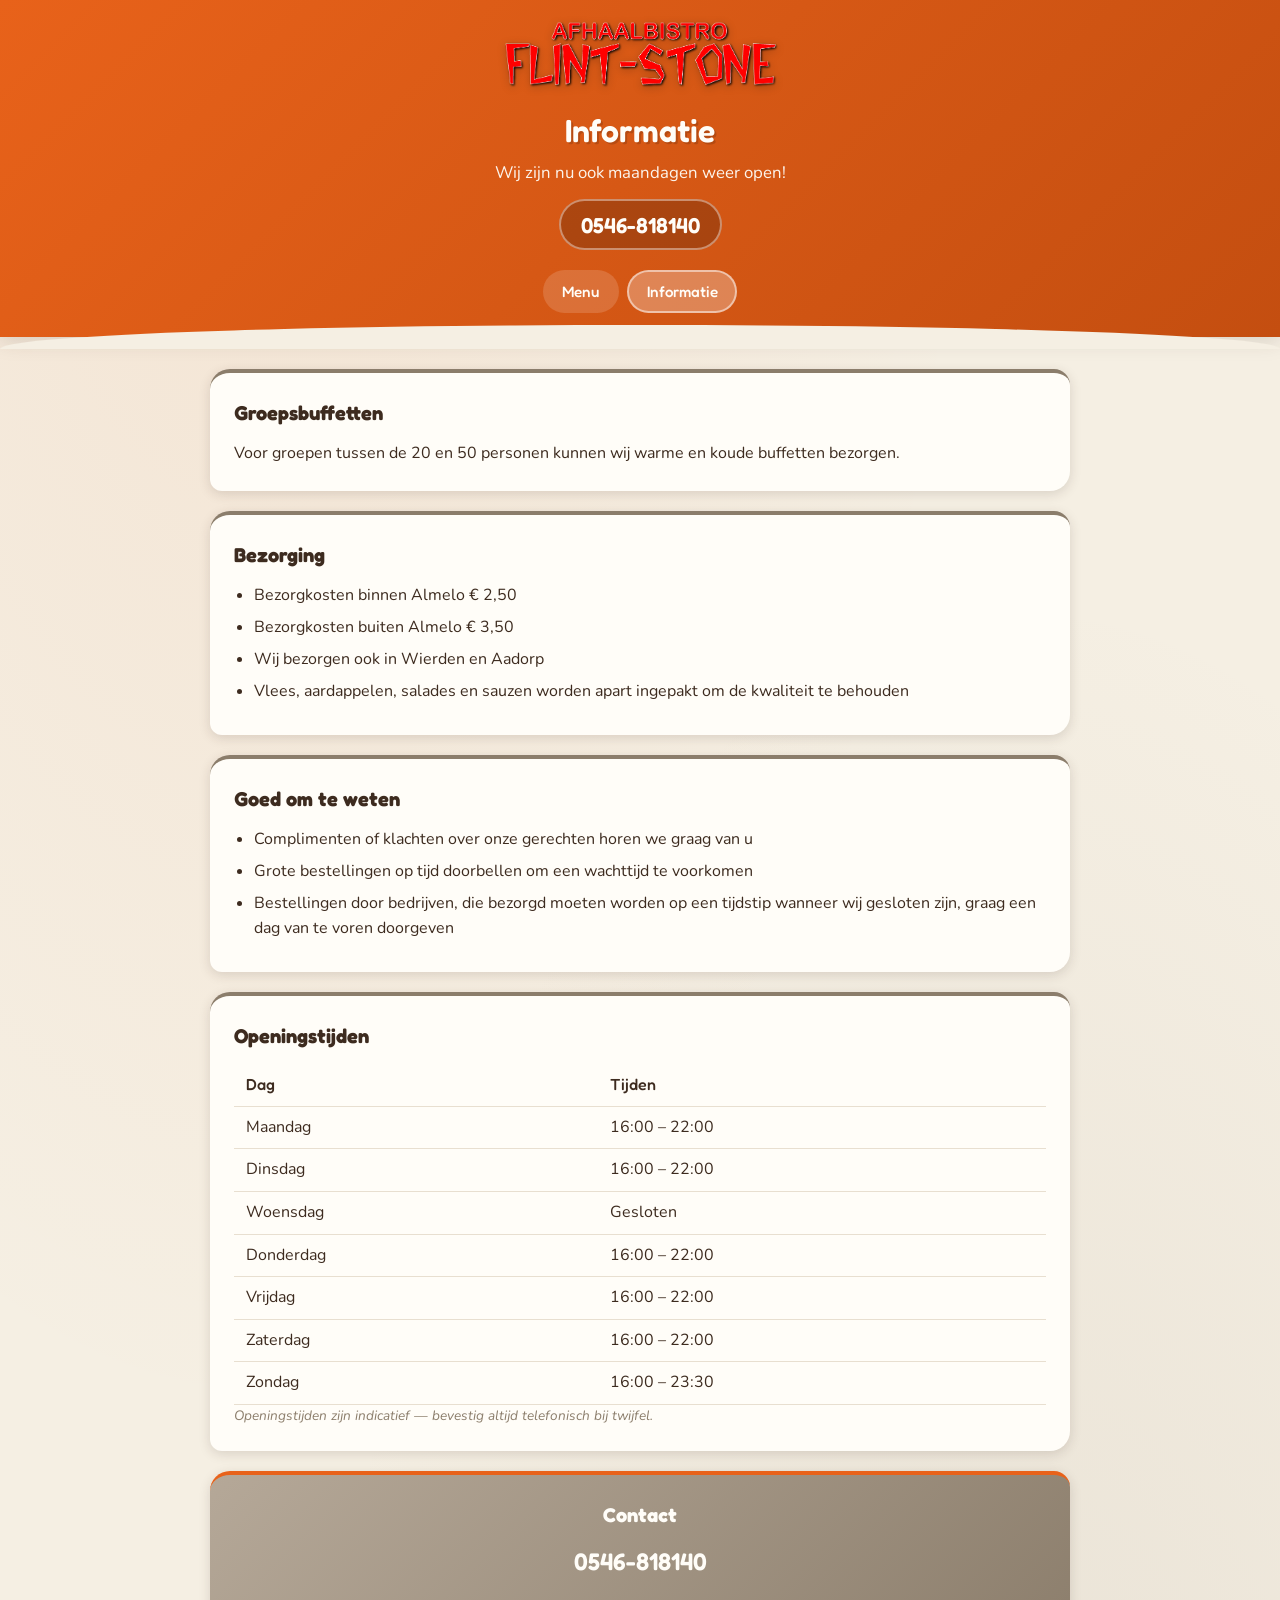
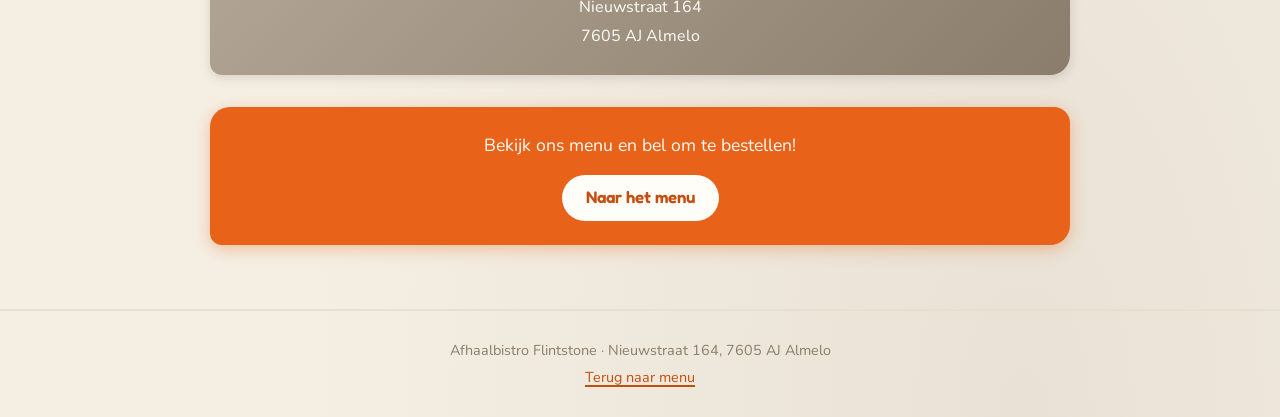
==== informatie/index.html @ f2b1dc6a "Add static Flintstones-inspired website for Afhaalbistro Flintstone. Simple HTML menu and info pages" ====
<!DOCTYPE html>
<html lang="nl">
<head>
  <meta charset="UTF-8">
  <meta name="viewport" content="width=device-width, initial-scale=1">
  <title>Wij zijn nu ook maandagen weer open! – Afhaalbistro Flintstone</title>
  <meta name="description" content="Informatie over Afhaalbistro Flintstone: bezorging in Almelo, Wierden en Aadorp, groepsbuffetten en openingstijden. Bel 0546-818140.">
  <link rel="canonical" href="https://www.flint-stone.nl/informatie/">
  <meta property="og:type" content="website">
  <meta property="og:url" content="https://www.flint-stone.nl/informatie/">
  <meta property="og:title" content="Informatie – Afhaalbistro Flintstone">
  <meta property="og:description" content="Bezorging, groepsbuffetten en praktische info over Afhaalbistro Flintstone in Almelo. Bel 0546-818140.">
  <meta property="og:image" content="https://www.flint-stone.nl/assets/logo.png">
  <meta property="og:locale" content="nl_NL">
  <meta name="twitter:card" content="summary">
  <meta name="twitter:title" content="Informatie – Afhaalbistro Flintstone">
  <meta name="twitter:description" content="Bezorging, groepsbuffetten en praktische info. Bel 0546-818140.">
  <meta name="twitter:image" content="https://www.flint-stone.nl/assets/logo.png">
  <link rel="icon" href="/assets/logo.png" type="image/png">
  <link rel="preconnect" href="https://fonts.googleapis.com">
  <link rel="preconnect" href="https://fonts.gstatic.com" crossorigin>
  <link href="https://fonts.googleapis.com/css2?family=Fredoka:wght@400;500;600&family=Nunito:wght@400;600;700&display=swap" rel="stylesheet">
  <link rel="stylesheet" href="/css/style.css">
  <script type="application/ld+json">
  {
    "@context": "https://schema.org",
    "@type": "Restaurant",
    "name": "Afhaalbistro Flintstone",
    "image": "https://www.flint-stone.nl/assets/logo.png",
    "url": "https://www.flint-stone.nl/",
    "telephone": "+31546818140",
    "servesCuisine": ["Grill", "Nederlands", "Afhaal"],
    "priceRange": "€€",
    "address": {
      "@type": "PostalAddress",
      "streetAddress": "Nieuwstraat 164",
      "addressLocality": "Almelo",
      "postalCode": "7605 AJ",
      "addressCountry": "NL"
    },
    "openingHoursSpecification": [
      {
        "@type": "OpeningHoursSpecification",
        "dayOfWeek": ["Monday", "Tuesday", "Thursday", "Friday", "Saturday"],
        "opens": "16:00",
        "closes": "22:00"
      },
      {
        "@type": "OpeningHoursSpecification",
        "dayOfWeek": "Sunday",
        "opens": "16:00",
        "closes": "23:30"
      }
    ]
  }
  </script>
</head>
<body>
  <header class="site-header">
    <img src="/assets/logo.png" alt="Afhaalbistro Flintstone" class="logo" width="280" height="77">
    <h1>Informatie</h1>
    <p class="tagline">Wij zijn nu ook maandagen weer open!</p>
    <a href="tel:+31546818140" class="phone-link">0546-818140</a>
    <nav class="site-nav" aria-label="Hoofdnavigatie">
      <a href="/">Menu</a>
      <a href="/informatie/" aria-current="page">Informatie</a>
    </nav>
  </header>

  <main>
    <section class="info-block" aria-labelledby="buffet-heading">
      <h2 id="buffet-heading">Groepsbuffetten</h2>
      <p>Voor groepen tussen de 20 en 50 personen kunnen wij warme en koude buffetten bezorgen.</p>
    </section>

    <section class="info-block" aria-labelledby="bezorg-heading">
      <h2 id="bezorg-heading">Bezorging</h2>
      <ul>
        <li>Bezorgkosten binnen Almelo € 2,50</li>
        <li>Bezorgkosten buiten Almelo € 3,50</li>
        <li>Wij bezorgen ook in Wierden en Aadorp</li>
        <li>Vlees, aardappelen, salades en sauzen worden apart ingepakt om de kwaliteit te behouden</li>
      </ul>
    </section>

    <section class="info-block" aria-labelledby="tips-heading">
      <h2 id="tips-heading">Goed om te weten</h2>
      <ul>
        <li>Complimenten of klachten over onze gerechten horen we graag van u</li>
        <li>Grote bestellingen op tijd doorbellen om een wachttijd te voorkomen</li>
        <li>Bestellingen door bedrijven, die bezorgd moeten worden op een tijdstip wanneer wij gesloten zijn, graag een dag van te voren doorgeven</li>
      </ul>
    </section>

    <section class="info-block" aria-labelledby="hours-heading">
      <h2 id="hours-heading">Openingstijden</h2>
      <table class="hours-table">
        <thead>
          <tr>
            <th scope="col">Dag</th>
            <th scope="col">Tijden</th>
          </tr>
        </thead>
        <tbody>
          <tr>
            <td>Maandag</td>
            <td>16:00 – 22:00</td>
          </tr>
          <tr>
            <td>Dinsdag</td>
            <td>16:00 – 22:00</td>
          </tr>
          <tr>
            <td>Woensdag</td>
            <td>Gesloten</td>
          </tr>
          <tr>
            <td>Donderdag</td>
            <td>16:00 – 22:00</td>
          </tr>
          <tr>
            <td>Vrijdag</td>
            <td>16:00 – 22:00</td>
          </tr>
          <tr>
            <td>Zaterdag</td>
            <td>16:00 – 22:00</td>
          </tr>
          <tr>
            <td>Zondag</td>
            <td>16:00 – 23:30</td>
          </tr>
        </tbody>
      </table>
      <p class="hours-note">Openingstijden zijn indicatief — bevestig altijd telefonisch bij twijfel.</p>
    </section>

    <section class="info-block contact-card" aria-labelledby="contact-heading">
      <h2 id="contact-heading">Contact</h2>
      <p><a href="tel:+31546818140">0546-818140</a></p>
      <address>
        Nieuwstraat 164<br>
        7605 AJ Almelo
      </address>
    </section>

    <aside class="cta-banner">
      <p>Bekijk ons menu en bel om te bestellen!</p>
      <a href="/" class="btn">Naar het menu</a>
    </aside>
  </main>

  <footer class="site-footer">
    <p>Afhaalbistro Flintstone · Nieuwstraat 164, 7605 AJ Almelo</p>
    <p><a href="/">Terug naar menu</a></p>
  </footer>

  <div class="sticky-call" aria-hidden="true">
    <a href="tel:+31546818140">
      <svg viewBox="0 0 24 24" aria-hidden="true"><path d="M6.62 10.79a15.05 15.05 0 006.59 6.59l2.2-2.2a1 1 0 011.01-.24 11.36 11.36 0 003.56.57 1 1 0 011 1V20a1 1 0 01-1 1A17 17 0 013 4a1 1 0 011-1h3.5a1 1 0 011 1 11.36 11.36 0 00.57 3.56 1 1 0 01-.25 1.01l-2.2 2.22z"/></svg>
      Bel 0546-818140
    </a>
  </div>
</body>
</html>
---- css/style.css ----
/* Afhaalbistro Flintstone — Flintstones-geïnspireerd thema */

:root {
  --orange: #e8621a;
  --orange-dark: #c44e10;
  --stone: #8b7d6b;
  --stone-light: #b5a898;
  --cream: #f5efe3;
  --cream-dark: #e8dfd0;
  --brown: #3d2b1f;
  --brown-light: #5c4332;
  --white: #fffdf8;
  --shadow: rgba(61, 43, 31, 0.15);
  --radius: 1rem;
  --radius-stone: 1.25rem 1rem 1.25rem 0.75rem;
}

*,
*::before,
*::after {
  box-sizing: border-box;
}

html {
  scroll-behavior: smooth;
}

body {
  margin: 0;
  font-family: "Nunito", system-ui, sans-serif;
  font-size: 1rem;
  line-height: 1.6;
  color: var(--brown);
  background-color: var(--cream);
  background-image:
    radial-gradient(ellipse at 20% 0%, rgba(232, 98, 26, 0.08) 0%, transparent 50%),
    radial-gradient(ellipse at 80% 100%, rgba(139, 125, 107, 0.12) 0%, transparent 50%);
  min-height: 100vh;
  padding-bottom: 5rem;
}

h1,
h2,
h3,
.site-nav a,
.btn,
.sticky-call {
  font-family: "Fredoka", "Nunito", sans-serif;
}

img {
  max-width: 100%;
  height: auto;
  display: block;
}

a {
  color: var(--orange-dark);
  text-decoration-thickness: 2px;
  text-underline-offset: 3px;
}

a:hover {
  color: var(--orange);
}

/* Header */

.site-header {
  background: linear-gradient(135deg, var(--orange) 0%, var(--orange-dark) 100%);
  color: var(--white);
  padding: 1rem 1.25rem 1.5rem;
  text-align: center;
  box-shadow: 0 4px 20px var(--shadow);
  position: relative;
}

.site-header::after {
  content: "";
  position: absolute;
  bottom: -12px;
  left: 0;
  right: 0;
  height: 24px;
  background: var(--cream);
  border-radius: 50% 50% 0 0 / 100% 100% 0 0;
}

.site-header .logo {
  margin: 0 auto 0.75rem;
  max-width: 280px;
  filter: drop-shadow(0 2px 4px rgba(0, 0, 0, 0.2));
}

.site-header h1 {
  margin: 0 0 0.25rem;
  font-size: clamp(1.5rem, 4vw, 2rem);
  font-weight: 600;
  text-shadow: 2px 2px 0 rgba(0, 0, 0, 0.15);
}

.site-header .tagline {
  margin: 0 0 0.75rem;
  font-size: 1.05rem;
  opacity: 0.95;
}

.site-header .phone-link {
  display: inline-block;
  color: var(--white);
  font-family: "Fredoka", sans-serif;
  font-size: 1.35rem;
  font-weight: 600;
  text-decoration: none;
  background: rgba(0, 0, 0, 0.2);
  padding: 0.4rem 1.25rem;
  border-radius: 2rem;
  border: 2px solid rgba(255, 255, 255, 0.4);
  transition: background 0.2s, transform 0.15s;
}

.site-header .phone-link:hover {
  background: rgba(0, 0, 0, 0.3);
  color: var(--white);
  transform: scale(1.03);
}

/* Navigation */

.site-nav {
  display: flex;
  justify-content: center;
  gap: 0.5rem;
  margin-top: 1.25rem;
  flex-wrap: wrap;
}

.site-nav a {
  color: var(--white);
  text-decoration: none;
  padding: 0.45rem 1.1rem;
  border-radius: 2rem;
  font-weight: 500;
  font-size: 0.95rem;
  background: rgba(255, 255, 255, 0.15);
  border: 2px solid transparent;
  transition: background 0.2s, border-color 0.2s;
}

.site-nav a:hover,
.site-nav a[aria-current="page"] {
  background: rgba(255, 255, 255, 0.28);
  border-color: rgba(255, 255, 255, 0.5);
  color: var(--white);
}

/* Main layout */

main {
  max-width: 900px;
  margin: 0 auto;
  padding: 2rem 1.25rem 1rem;
}

.intro {
  text-align: center;
  margin-bottom: 2rem;
  padding: 1.25rem;
  background: var(--white);
  border-radius: var(--radius-stone);
  box-shadow: 0 3px 12px var(--shadow);
  border-left: 5px solid var(--orange);
}

.intro p {
  margin: 0;
  font-size: 1.05rem;
}

/* Section headings */

.section-title {
  text-align: center;
  font-size: clamp(1.4rem, 3.5vw, 1.75rem);
  color: var(--brown);
  margin: 0 0 1.5rem;
  position: relative;
}

.section-title::after {
  content: "";
  display: block;
  width: 60px;
  height: 4px;
  background: var(--orange);
  margin: 0.5rem auto 0;
  border-radius: 2px;
}

/* Menu grid */

.menu-grid {
  display: grid;
  gap: 1rem;
  list-style: none;
  padding: 0;
  margin: 0;
}

.menu-item {
  background: var(--white);
  border-radius: var(--radius-stone);
  padding: 1.1rem 1.25rem;
  box-shadow: 0 3px 10px var(--shadow);
  border: 2px solid var(--cream-dark);
  transition: transform 0.15s, box-shadow 0.15s;
}

.menu-item:hover {
  transform: translateY(-2px);
  box-shadow: 0 6px 16px var(--shadow);
}

.menu-item-header {
  display: flex;
  justify-content: space-between;
  align-items: flex-start;
  gap: 1rem;
  margin-bottom: 0.4rem;
}

.menu-item h3 {
  margin: 0;
  font-size: 1.1rem;
  color: var(--brown);
  font-weight: 600;
}

.menu-item .price {
  font-family: "Fredoka", sans-serif;
  font-size: 1.15rem;
  font-weight: 600;
  color: var(--orange-dark);
  white-space: nowrap;
  background: var(--cream);
  padding: 0.15rem 0.6rem;
  border-radius: 1rem;
}

.menu-item p {
  margin: 0;
  color: var(--brown-light);
  font-size: 0.95rem;
}

.menu-item.extras h3 {
  font-size: 1rem;
}

/* Info page */

.info-block {
  background: var(--white);
  border-radius: var(--radius-stone);
  padding: 1.5rem;
  margin-bottom: 1.25rem;
  box-shadow: 0 3px 12px var(--shadow);
  border-top: 4px solid var(--stone);
}

.info-block h2 {
  margin: 0 0 0.75rem;
  font-size: 1.25rem;
  color: var(--brown);
}

.info-block ul {
  margin: 0;
  padding-left: 1.25rem;
}

.info-block li {
  margin-bottom: 0.4rem;
}

.info-block p {
  margin: 0 0 0.75rem;
}

.info-block p:last-child {
  margin-bottom: 0;
}

.hours-table {
  width: 100%;
  border-collapse: collapse;
  margin-top: 0.5rem;
}

.hours-table th,
.hours-table td {
  padding: 0.5rem 0.75rem;
  text-align: left;
  border-bottom: 1px solid var(--cream-dark);
}

.hours-table th {
  font-family: "Fredoka", sans-serif;
  color: var(--brown);
  font-weight: 500;
}

.hours-note {
  font-size: 0.85rem;
  color: var(--stone);
  font-style: italic;
  margin-top: 0.75rem;
}

.contact-card {
  text-align: center;
  background: linear-gradient(135deg, var(--stone-light) 0%, var(--stone) 100%);
  color: var(--white);
  border-top-color: var(--orange);
}

.contact-card h2 {
  color: var(--white);
}

.contact-card a {
  color: var(--white);
  font-family: "Fredoka", sans-serif;
  font-size: 1.5rem;
  font-weight: 600;
  text-decoration: none;
}

.contact-card a:hover {
  text-decoration: underline;
}

.contact-card address {
  font-style: normal;
  margin-top: 0.75rem;
  line-height: 1.8;
}

/* CTA banner */

.cta-banner {
  text-align: center;
  margin: 2rem 0 1rem;
  padding: 1.5rem;
  background: var(--orange);
  color: var(--white);
  border-radius: var(--radius-stone);
  box-shadow: 0 4px 16px rgba(232, 98, 26, 0.35);
}

.cta-banner p {
  margin: 0 0 1rem;
  font-size: 1.1rem;
}

.cta-banner .btn {
  display: inline-block;
  background: var(--white);
  color: var(--orange-dark);
  padding: 0.6rem 1.5rem;
  border-radius: 2rem;
  font-weight: 600;
  text-decoration: none;
  font-size: 1.05rem;
  transition: transform 0.15s, box-shadow 0.15s;
}

.cta-banner .btn:hover {
  transform: scale(1.04);
  box-shadow: 0 4px 12px rgba(0, 0, 0, 0.2);
  color: var(--orange-dark);
}

/* Footer */

.site-footer {
  text-align: center;
  padding: 1.5rem 1.25rem;
  color: var(--stone);
  font-size: 0.9rem;
  border-top: 2px solid var(--cream-dark);
  margin-top: 2rem;
}

.site-footer p {
  margin: 0.25rem 0;
}

/* Sticky call button (mobile) */

.sticky-call {
  position: fixed;
  bottom: 0;
  left: 0;
  right: 0;
  z-index: 100;
  display: flex;
  justify-content: center;
  padding: 0.75rem 1rem;
  background: linear-gradient(to top, rgba(61, 43, 31, 0.95), rgba(61, 43, 31, 0.85));
  backdrop-filter: blur(6px);
}

.sticky-call a {
  display: flex;
  align-items: center;
  justify-content: center;
  gap: 0.5rem;
  width: 100%;
  max-width: 400px;
  background: var(--orange);
  color: var(--white);
  text-decoration: none;
  padding: 0.85rem 1.5rem;
  border-radius: 2rem;
  font-size: 1.1rem;
  font-weight: 600;
  box-shadow: 0 4px 16px rgba(232, 98, 26, 0.5);
  transition: background 0.2s, transform 0.15s;
}

.sticky-call a:hover {
  background: var(--orange-dark);
  color: var(--white);
  transform: scale(1.02);
}

.sticky-call svg {
  width: 1.25rem;
  height: 1.25rem;
  fill: currentColor;
}

@media (min-width: 640px) {
  .menu-grid {
    grid-template-columns: repeat(2, 1fr);
  }

  body {
    padding-bottom: 0;
  }

  .sticky-call {
    display: none;
  }
}

@media (min-width: 900px) {
  .menu-grid--mains {
    grid-template-columns: repeat(2, 1fr);
  }
}
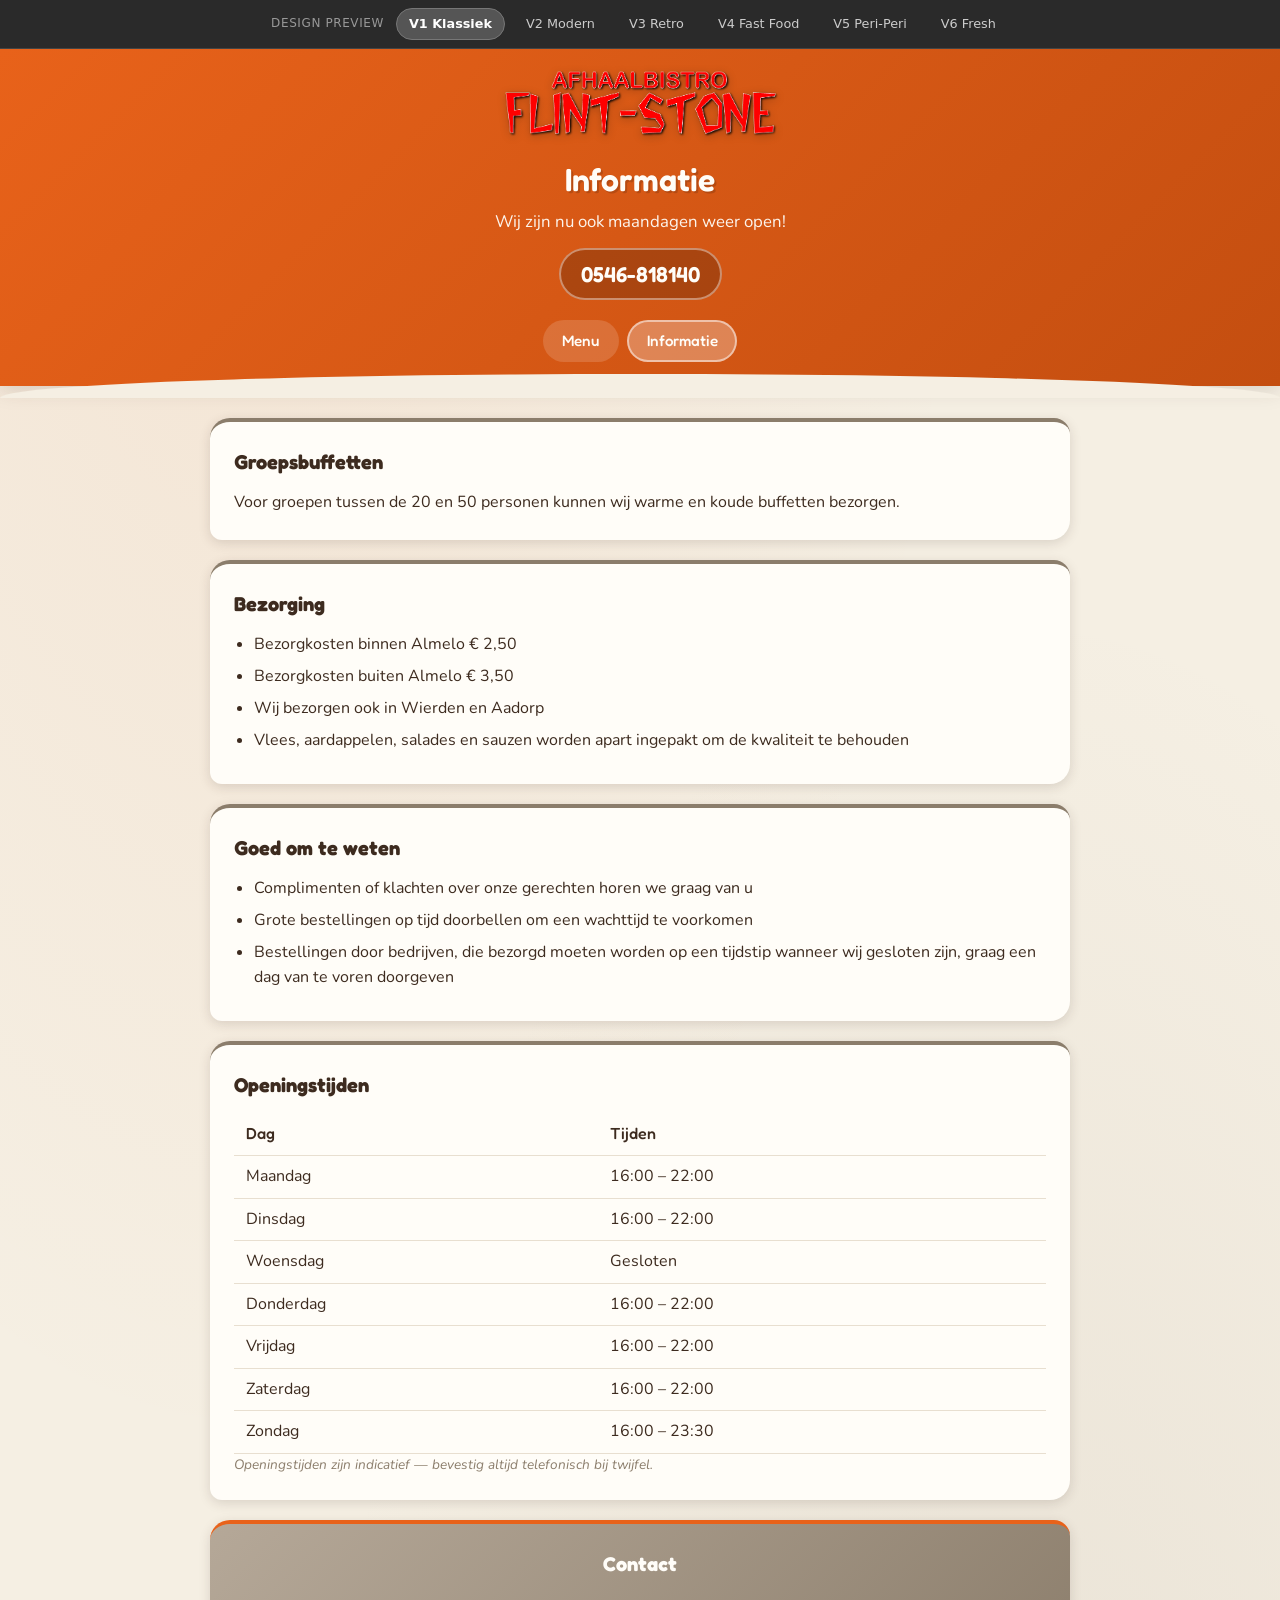
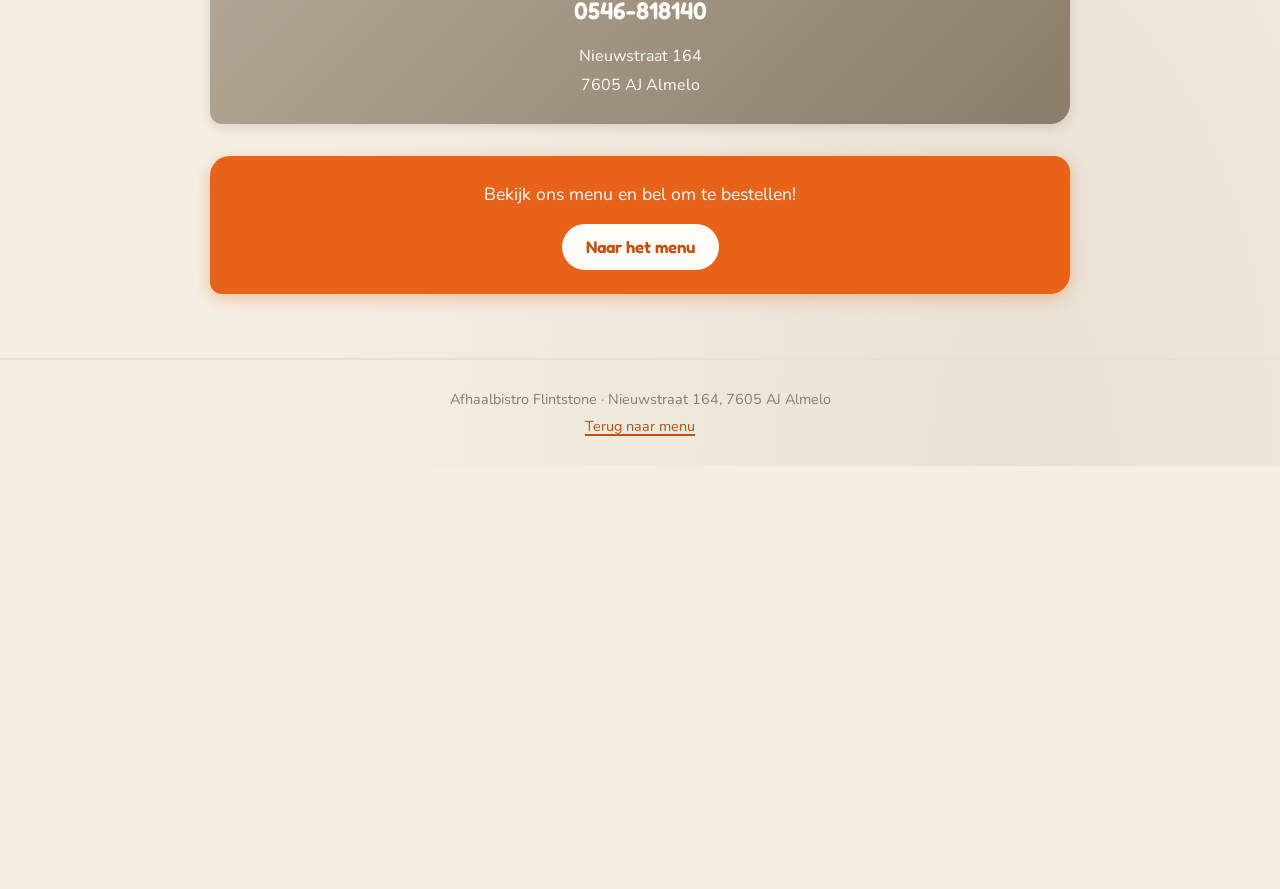
==== commit f23a2d54: "Refactor website structure and add multiple design versions for Afhaalbistro Flintstone. Implemented" ====
--- a/informatie/index.html
+++ b/informatie/index.html
@@ -2,164 +2,11 @@
 <html lang="nl">
 <head>
   <meta charset="UTF-8">
-  <meta name="viewport" content="width=device-width, initial-scale=1">
-  <title>Wij zijn nu ook maandagen weer open! – Afhaalbistro Flintstone</title>
-  <meta name="description" content="Informatie over Afhaalbistro Flintstone: bezorging in Almelo, Wierden en Aadorp, groepsbuffetten en openingstijden. Bel 0546-818140.">
-  <link rel="canonical" href="https://www.flint-stone.nl/informatie/">
-  <meta property="og:type" content="website">
-  <meta property="og:url" content="https://www.flint-stone.nl/informatie/">
-  <meta property="og:title" content="Informatie – Afhaalbistro Flintstone">
-  <meta property="og:description" content="Bezorging, groepsbuffetten en praktische info over Afhaalbistro Flintstone in Almelo. Bel 0546-818140.">
-  <meta property="og:image" content="https://www.flint-stone.nl/assets/logo.png">
-  <meta property="og:locale" content="nl_NL">
-  <meta name="twitter:card" content="summary">
-  <meta name="twitter:title" content="Informatie – Afhaalbistro Flintstone">
-  <meta name="twitter:description" content="Bezorging, groepsbuffetten en praktische info. Bel 0546-818140.">
-  <meta name="twitter:image" content="https://www.flint-stone.nl/assets/logo.png">
-  <link rel="icon" href="/assets/logo.png" type="image/png">
-  <link rel="preconnect" href="https://fonts.googleapis.com">
-  <link rel="preconnect" href="https://fonts.gstatic.com" crossorigin>
-  <link href="https://fonts.googleapis.com/css2?family=Fredoka:wght@400;500;600&family=Nunito:wght@400;600;700&display=swap" rel="stylesheet">
-  <link rel="stylesheet" href="/css/style.css">
-  <script type="application/ld+json">
-  {
-    "@context": "https://schema.org",
-    "@type": "Restaurant",
-    "name": "Afhaalbistro Flintstone",
-    "image": "https://www.flint-stone.nl/assets/logo.png",
-    "url": "https://www.flint-stone.nl/",
-    "telephone": "+31546818140",
-    "servesCuisine": ["Grill", "Nederlands", "Afhaal"],
-    "priceRange": "€€",
-    "address": {
-      "@type": "PostalAddress",
-      "streetAddress": "Nieuwstraat 164",
-      "addressLocality": "Almelo",
-      "postalCode": "7605 AJ",
-      "addressCountry": "NL"
-    },
-    "openingHoursSpecification": [
-      {
-        "@type": "OpeningHoursSpecification",
-        "dayOfWeek": ["Monday", "Tuesday", "Thursday", "Friday", "Saturday"],
-        "opens": "16:00",
-        "closes": "22:00"
-      },
-      {
-        "@type": "OpeningHoursSpecification",
-        "dayOfWeek": "Sunday",
-        "opens": "16:00",
-        "closes": "23:30"
-      }
-    ]
-  }
-  </script>
+  <meta http-equiv="refresh" content="0;url=/v1/informatie/">
+  <title>Informatie – Afhaalbistro Flintstone</title>
+  <link rel="canonical" href="https://www.flint-stone.nl/v1/informatie/">
 </head>
 <body>
-  <header class="site-header">
-    <img src="/assets/logo.png" alt="Afhaalbistro Flintstone" class="logo" width="280" height="77">
-    <h1>Informatie</h1>
-    <p class="tagline">Wij zijn nu ook maandagen weer open!</p>
-    <a href="tel:+31546818140" class="phone-link">0546-818140</a>
-    <nav class="site-nav" aria-label="Hoofdnavigatie">
-      <a href="/">Menu</a>
-      <a href="/informatie/" aria-current="page">Informatie</a>
-    </nav>
-  </header>
-
-  <main>
-    <section class="info-block" aria-labelledby="buffet-heading">
-      <h2 id="buffet-heading">Groepsbuffetten</h2>
-      <p>Voor groepen tussen de 20 en 50 personen kunnen wij warme en koude buffetten bezorgen.</p>
-    </section>
-
-    <section class="info-block" aria-labelledby="bezorg-heading">
-      <h2 id="bezorg-heading">Bezorging</h2>
-      <ul>
-        <li>Bezorgkosten binnen Almelo € 2,50</li>
-        <li>Bezorgkosten buiten Almelo € 3,50</li>
-        <li>Wij bezorgen ook in Wierden en Aadorp</li>
-        <li>Vlees, aardappelen, salades en sauzen worden apart ingepakt om de kwaliteit te behouden</li>
-      </ul>
-    </section>
-
-    <section class="info-block" aria-labelledby="tips-heading">
-      <h2 id="tips-heading">Goed om te weten</h2>
-      <ul>
-        <li>Complimenten of klachten over onze gerechten horen we graag van u</li>
-        <li>Grote bestellingen op tijd doorbellen om een wachttijd te voorkomen</li>
-        <li>Bestellingen door bedrijven, die bezorgd moeten worden op een tijdstip wanneer wij gesloten zijn, graag een dag van te voren doorgeven</li>
-      </ul>
-    </section>
-
-    <section class="info-block" aria-labelledby="hours-heading">
-      <h2 id="hours-heading">Openingstijden</h2>
-      <table class="hours-table">
-        <thead>
-          <tr>
-            <th scope="col">Dag</th>
-            <th scope="col">Tijden</th>
-          </tr>
-        </thead>
-        <tbody>
-          <tr>
-            <td>Maandag</td>
-            <td>16:00 – 22:00</td>
-          </tr>
-          <tr>
-            <td>Dinsdag</td>
-            <td>16:00 – 22:00</td>
-          </tr>
-          <tr>
-            <td>Woensdag</td>
-            <td>Gesloten</td>
-          </tr>
-          <tr>
-            <td>Donderdag</td>
-            <td>16:00 – 22:00</td>
-          </tr>
-          <tr>
-            <td>Vrijdag</td>
-            <td>16:00 – 22:00</td>
-          </tr>
-          <tr>
-            <td>Zaterdag</td>
-            <td>16:00 – 22:00</td>
-          </tr>
-          <tr>
-            <td>Zondag</td>
-            <td>16:00 – 23:30</td>
-          </tr>
-        </tbody>
-      </table>
-      <p class="hours-note">Openingstijden zijn indicatief — bevestig altijd telefonisch bij twijfel.</p>
-    </section>
-
-    <section class="info-block contact-card" aria-labelledby="contact-heading">
-      <h2 id="contact-heading">Contact</h2>
-      <p><a href="tel:+31546818140">0546-818140</a></p>
-      <address>
-        Nieuwstraat 164<br>
-        7605 AJ Almelo
-      </address>
-    </section>
-
-    <aside class="cta-banner">
-      <p>Bekijk ons menu en bel om te bestellen!</p>
-      <a href="/" class="btn">Naar het menu</a>
-    </aside>
-  </main>
-
-  <footer class="site-footer">
-    <p>Afhaalbistro Flintstone · Nieuwstraat 164, 7605 AJ Almelo</p>
-    <p><a href="/">Terug naar menu</a></p>
-  </footer>
-
-  <div class="sticky-call" aria-hidden="true">
-    <a href="tel:+31546818140">
-      <svg viewBox="0 0 24 24" aria-hidden="true"><path d="M6.62 10.79a15.05 15.05 0 006.59 6.59l2.2-2.2a1 1 0 011.01-.24 11.36 11.36 0 003.56.57 1 1 0 011 1V20a1 1 0 01-1 1A17 17 0 013 4a1 1 0 011-1h3.5a1 1 0 011 1 11.36 11.36 0 00.57 3.56 1 1 0 01-.25 1.01l-2.2 2.22z"/></svg>
-      Bel 0546-818140
-    </a>
-  </div>
+  <p>Doorverwijzen naar <a href="/v1/informatie/">Informatie – Afhaalbistro Flintstone</a>…</p>
 </body>
 </html>
